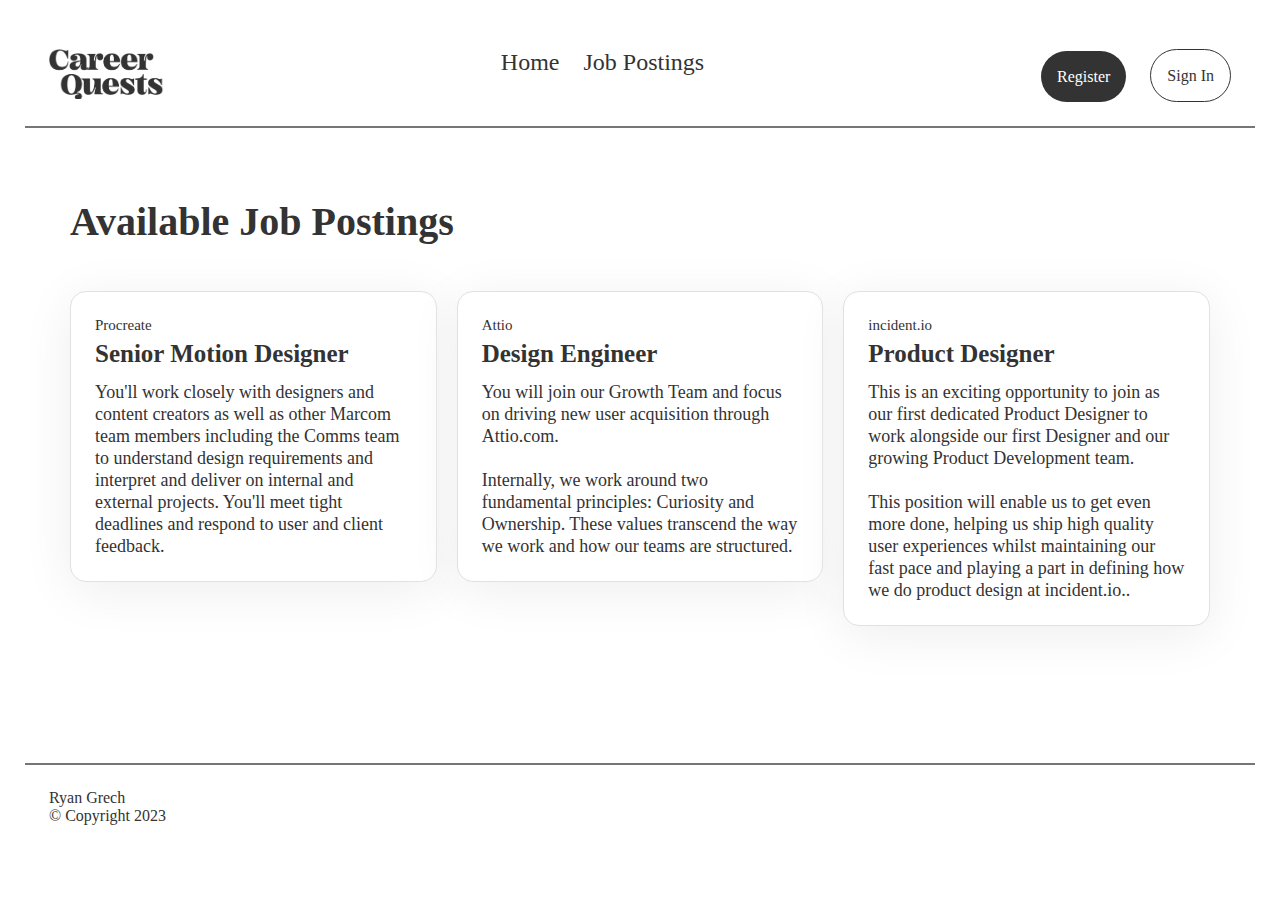
==== pages/job_postings.html @ bd36effa "Add files via upload" ====
<!DOCTYPE html>
<html lang="en">

<head>
    <meta charset="UTF-8">
    <meta name="viewport" content="width=device-width, initial-scale=1.0">
    <link rel="stylesheet" href="../styles/jobs.css">
    <title>Document</title>
</head>

<body>
    <header>
        <div id="left">
            <img src="../assets/images/Logo.png" alt="Logo">
        </div>

        <div id="centre">
            <nav>
                <ul>
                    <li><a href="../index.html">Home</a></li>
                    <li><a href="job_postings.html">Job Postings</a></li>
                </ul>
            </nav>
        </div>

        <div id="right">
            <button id="PrimaryButton">
                Register
            </button>
            <button id="SecondaryButton">
                Sign In
            </button>
        </div>
    </header>

    <main>
        <h1>Available Job Postings</h1>
        <div class="sections">
            <section>
                <div class="sectionHeader">
                    <h3>Procreate</h3>
                    <h2>Senior Motion Designer</h2>
                </div>
                <p>You'll work closely with designers and content creators as well as other Marcom team members including the Comms team to understand design requirements
                    and interpret and deliver on internal and external projects. You'll meet tight deadlines and respond to user and client feedback.</p>
            </section>
            <section>
                <div class="sectionHeader">
                    <h3>Attio</h3>
                    <h2>Design Engineer</h2>
                </div>
                <p>You will join our Growth Team and focus on driving new user acquisition through Attio.com. <br><br>Internally, we work around two fundamental principles:
                    Curiosity
                    and Ownership. These values transcend the way we work and how our teams are structured.</p>
            </section>
            <section>
                <div class="sectionHeader">
                    <h3>incident.io</h3>
                    <h2>Product Designer</h2>
                </div>
                <p>This is an exciting opportunity to join as our first dedicated Product Designer to work alongside our first Designer and our growing Product Development team.
                    <br><br> This position will enable us to get even more done, helping us ship high quality user experiences whilst maintaining our fast pace and playing a part
                    in
                    defining how we do product design at incident.io..
                </p>
            </section>
        </div>
    </main>

    <footer>
        <div class="copyright">
            <p>Ryan Grech<br>
                © Copyright 2023
            </p>
        </div>

    </footer>


</body>

</html>
---- styles/jobs.css ----
* {
	margin: 0;
	padding: 0;
	box-sizing: border-box;
	font-family: 'Inter';
	color: #333;
}

@font-face {
	font-family: 'Okay Serif Bold';
	src: url('../fonts/Okay Serif Bold.ttf') format('tff'),
		url('../fonts/Okay Serif Bold Italic.ttf') format('tff');
	font-weight: 400;
	font-display: swap;
}

input,
textarea,
select,
button {
	-webkit-appearance: none;
	appearance: none;
	border-radius: 0;
	border: none;
	background-color: transparent;
	font-family: inherit;
	font-size: inherit;
	cursor: pointer;
}

button {
	-webkit-appearance: none;
	appearance: none;
	border: none;
	background-color: transparent;
	padding: 0;
	margin: 0;
}

body,
html {
	width: 100%;
	height: 100%;
}

body {
	display: flex;
	flex-direction: column;
	align-items: flex-start;
	padding: 25px;
	gap: 25px;
}

header {
	display: flex;
	width: 100%;
	flex-direction: row;
	align-items: flex-start;
	padding: 24px;
	gap: 24px;
	border-bottom: 2px solid #767676;
}

#left,
#centre,
#right {
	display: flex;
	flex-direction: row;
	flex-grow: 1;
	padding: 0px;
	gap: 24px;
}

#left {
	align-items: flex-start;
	justify-content: start;
}

#left img {
	width: auto;
	height: 50px;
}

#centre {
	align-items: center;
	justify-content: center;
}

nav {
	display: flex;
	flex-direction: row;
	align-items: center;
	justify-content: center;
	gap: 24px;
}

nav ul {
	display: flex;
	flex-direction: row;
	align-items: center;
	justify-content: center;
	gap: 24px;
}

nav li {
	list-style: none;
}

nav a {
	text-decoration: none;
	font-size: 1.5rem;
}

nav li:hover {
	text-decoration: underline;
}

#right {
	align-items: flex-end;
	justify-content: end;
}

#PrimaryButton {
	display: flex;
	flex-direction: column;
	align-items: flex-start;
	padding: 16px;
	background: #333333;
	border-radius: 100px;
	font-weight: 500;
	font-size: 16px;
	line-height: 19px;
	color: #ffffff;
}

#SecondaryButton {
	display: flex;
	flex-direction: column;
	align-items: flex-start;
	padding: 16px;
	border: 1.5px solid #333333;
	border-radius: 100px;
	font-weight: 500;
	font-size: 16px;
	line-height: 19px;
}

main {
	display: flex;
	flex-direction: column;
	align-items: flex-start;
	padding: 45px;
	gap: 45px;
	height: 100%;
}

h1 {
	font-family: 'Okay Serif Bold';
	font-weight: 700;
	font-size: 40px;
	line-height: 48px;
}

.sections {
	display: flex;
	flex-direction: row;
	align-items: flex-start;
	gap: 20px;
}

section {
	display: flex;
	flex-direction: column;
	align-items: flex-start;
	padding: 24px;
	gap: 12px;
	background: #ffffff;
	border: 1px solid #e1e0e3;
	box-shadow: 0px 8.725px 52.35px #eeeeee;
	border-radius: 16px;
	width: 100%;
}

section h2 {
	font-family: 'Okay Serif Bold';
	font-weight: 700;
	font-size: 25px;
	line-height: 30px;
}

section p {
	font-size: 18px;
	line-height: 22px;
}

.sectionHeader {
	display: flex;
	flex-direction: column;
	align-items: flex-start;
	padding: 0px;
	gap: 5px;
}

h3 {
	font-weight: 500;
	font-size: 15px;
	line-height: 18px;
}

hr {
	background: #d9d9d9;
	border: 1 solid #d9d9d9;
}

footer {
	display: flex;
	flex-direction: row;
	justify-content: space-between;
	align-items: flex-end;
	padding: 24px;
	padding-bottom: 50px;
	background: #ffffff;
	border-top: 2px solid #767676;
	width: 100%;
}
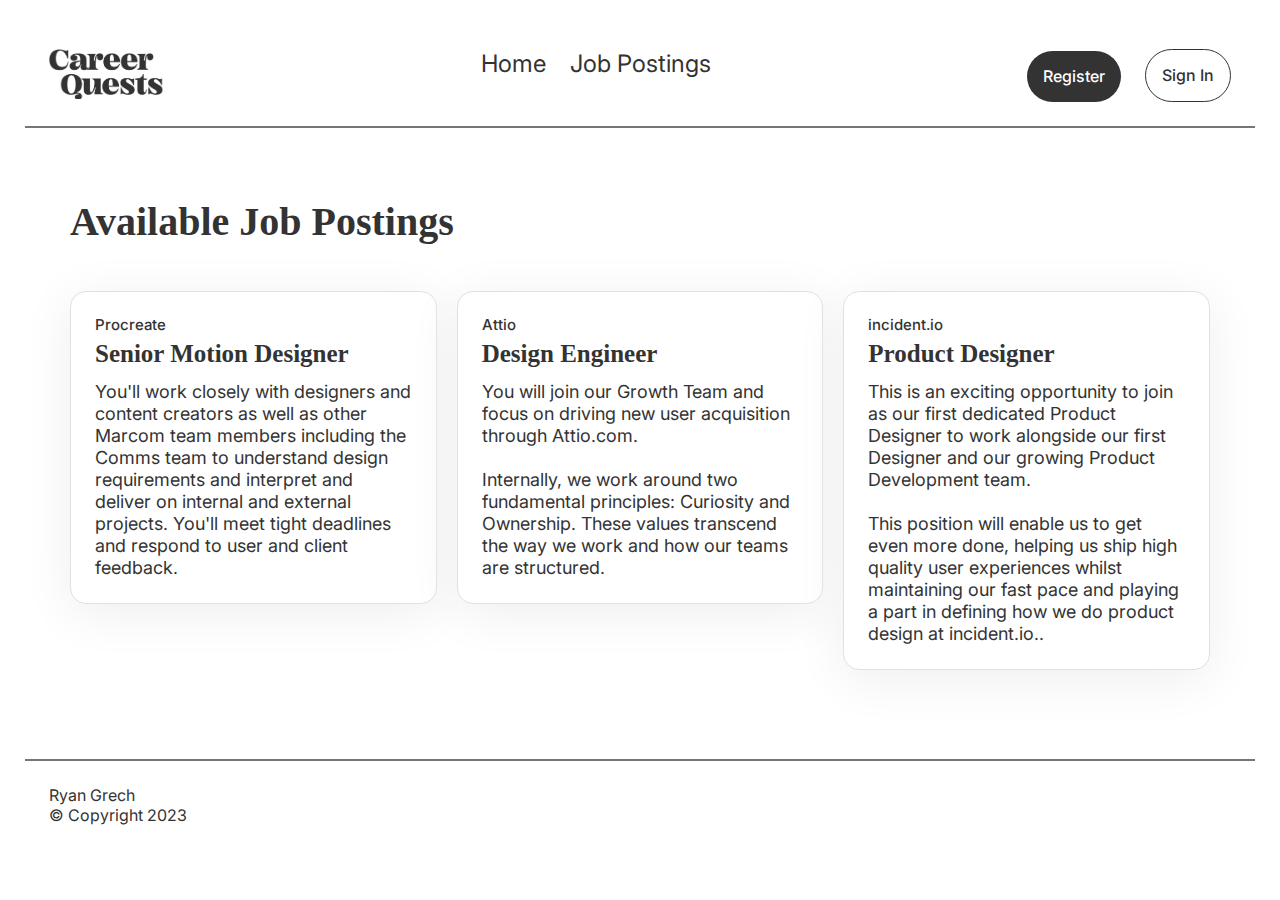
==== commit 732877ae: "Update job_postings.html" ====
--- a/pages/job_postings.html
+++ b/pages/job_postings.html
@@ -5,7 +5,10 @@
     <meta charset="UTF-8">
     <meta name="viewport" content="width=device-width, initial-scale=1.0">
     <link rel="stylesheet" href="../styles/jobs.css">
-    <title>Document</title>
+    <link rel="preconnect" href="https://fonts.googleapis.com">
+    <link rel="preconnect" href="https://fonts.gstatic.com" crossorigin>
+    <link href="https://fonts.googleapis.com/css2?family=Inter:wght@100;200;300;400;500;600;700;800;900&display=swap" rel="stylesheet">
+    <title>Job Postings</title>
 </head>
 
 <body>
@@ -79,4 +82,4 @@
 
 </body>
 
-</html>+</html>
--- a/styles/jobs.css
+++ b/styles/jobs.css
@@ -8,10 +8,10 @@
 
 @font-face {
 	font-family: 'Okay Serif Bold';
-	src: url('../fonts/Okay Serif Bold.ttf') format('tff'),
-		url('../fonts/Okay Serif Bold Italic.ttf') format('tff');
+	src: url('../fonts/Okay Serif Bold.woff') format('woff'),
+		url('../fonts/Okay Serif Bold Italic.woff') format('woff');
 	font-weight: 400;
-	font-display: swap;
+	font-display: fallback;
 }
 
 input,
